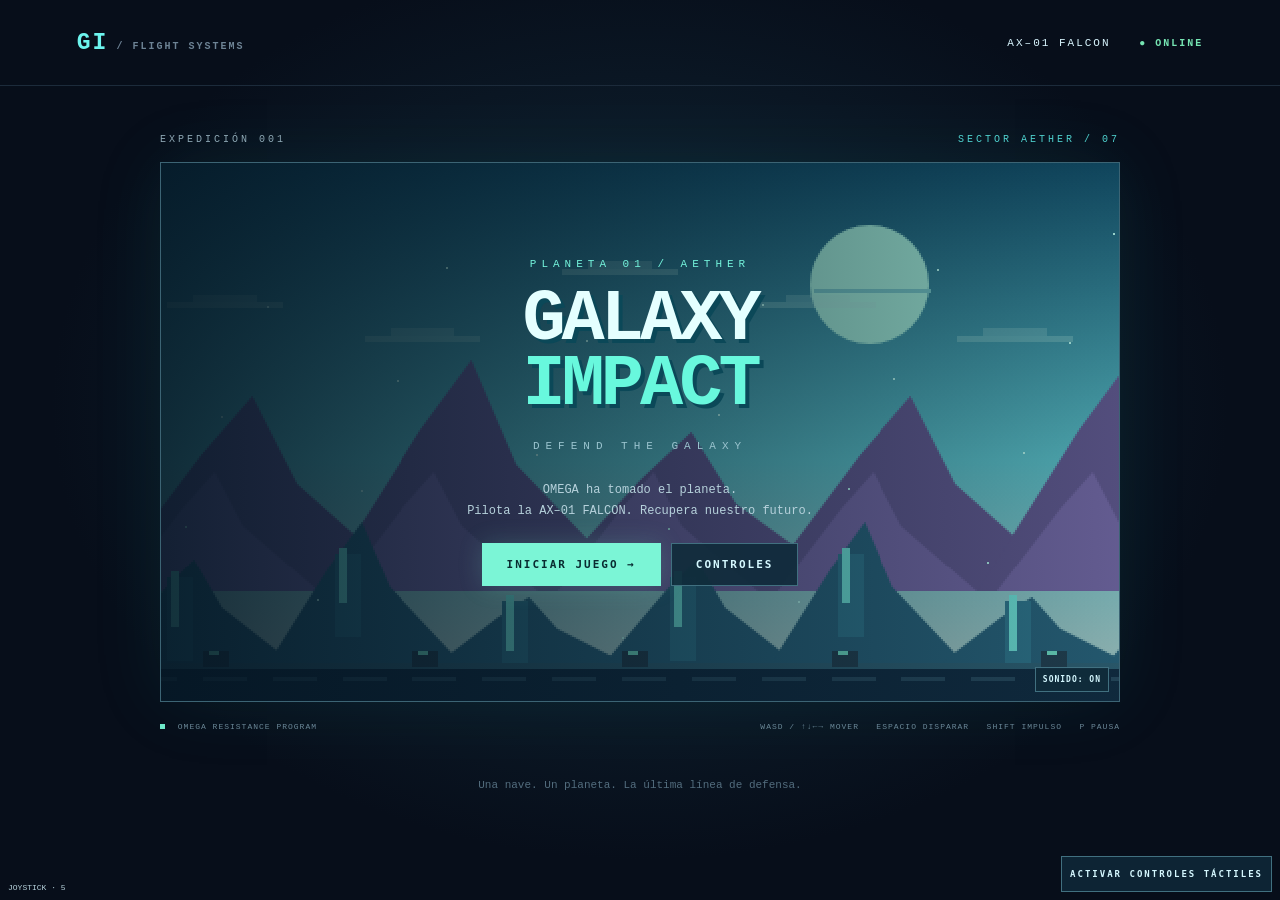
==== jugar-joystick-5.html @ ab32e028 "Replace mobile direction buttons with analog touch joystick" ====
<!doctype html>
<html lang="es"><head><meta charset="utf-8"><meta name="viewport" content="width=device-width,initial-scale=1,viewport-fit=cover"><title>GALAXY IMPACT</title><style>
*{box-sizing:border-box}body{margin:0;background:#070e1a;color:#d9f6ff;font-family:Consolas,'Courier New',monospace;background-image:radial-gradient(ellipse at 50% 45%,#122b3b 0,transparent 65%);min-height:100vh}header{height:86px;border-bottom:1px solid #1c2b3b;display:flex;align-items:center;justify-content:space-between;padding:0 6%;font-size:11px;letter-spacing:2px}header a{color:#6cf4ee;text-decoration:none;font-weight:bold;font-size:23px}header a span{color:#6d8395;font-size:10px}header b{color:#76e5b3;margin-left:20px;font-size:10px}main{max-width:1010px;margin:48px auto;padding:0 25px}.eyebrow{display:flex;justify-content:space-between;color:#91a8b5;font-size:10px;letter-spacing:3px;margin-bottom:17px}.eyebrow span{color:#51d3d0}.viewport{position:relative;aspect-ratio:16/9;border:1px solid #3c6474;box-shadow:0 0 70px #1caaa719;overflow:hidden;background:#092d45}canvas{width:100%;height:100%;display:block;image-rendering:pixelated}#overlay{position:absolute;inset:0;display:flex;align-items:center;justify-content:center;background:linear-gradient(90deg,#041421dd,#04142130);text-align:center}#overlay.hidden{display:none}.panel{width:90%;max-width:630px}.tag{font-size:11px;color:#74f3db;letter-spacing:5px;margin:0 0 18px}h1{font-size:clamp(30px,6vw,72px);font-weight:900;line-height:.9;letter-spacing:-4px;margin:0;text-shadow:4px 4px #0b4858;color:#e5ffff}h1 em{font-style:normal;color:#68f8dd}h2{font-size:32px;letter-spacing:2px}.subtitle{font-size:11px;letter-spacing:6px;color:#9bc4cf;margin:22px 0 28px}.story{font-size:12px;line-height:1.8;color:#b6d1db;max-width:440px;margin:15px auto}button{cursor:pointer;font:700 11px Consolas,monospace;letter-spacing:2px;padding:14px 24px;border:1px solid #417080;color:#d5f8ff;background:#102b3be8;margin:5px}button.primary{background:#7bf5d6;color:#092b31;border-color:#7bf5d6;box-shadow:0 0 25px #7bf5d62b}button:hover,button:focus-visible{outline:2px solid #d7fff4;outline-offset:3px}#sound{position:absolute;right:10px;bottom:9px;font-size:8px;padding:7px;letter-spacing:1px;margin:0}footer{display:flex;justify-content:space-between;color:#6d8797;font-size:8px;letter-spacing:1px;margin-top:18px;gap:18px;line-height:1.7}footer i{display:inline-block;width:5px;height:5px;background:#70eacb;margin-right:7px}.note{text-align:center;color:#536d7e;font-size:11px;margin-top:45px}@media(max-width:650px){header{height:60px}header>span{display:none}main{padding:0 10px;margin:30px auto}h1{letter-spacing:-2px}.tag,.subtitle{font-size:8px;margin:8px}.story{font-size:10px;margin:8px auto}button{padding:9px 12px;font-size:9px}footer{flex-direction:column}.note{margin-top:25px}.eyebrow{font-size:8px;letter-spacing:1px}}

/* Overlay controls use independent pointer targets for simultaneous touches. */
.touch-controls,.mobile-tip,#fullscreen{display:none}
html.mobile-mode,html.mobile-mode body{width:100%;height:100%;overflow:hidden;overscroll-behavior:none}html.mobile-mode header,html.mobile-mode .eyebrow,html.mobile-mode footer,html.mobile-mode .note,html.mobile-mode .mobile-tip{display:none}html.mobile-mode main{position:fixed;inset:0;margin:0;padding:0;max-width:none;height:100%;height:100dvh}html.mobile-mode .viewport{width:100%;height:100%;aspect-ratio:auto;border:0;box-shadow:none;background:#070e1a;touch-action:none}html.mobile-mode canvas{width:100%;height:100%;object-fit:contain}html.mobile-mode #overlay{z-index:30;overflow:auto;padding:env(safe-area-inset-top) env(safe-area-inset-right) env(safe-area-inset-bottom) env(safe-area-inset-left)}html.mobile-mode .panel{padding:12px 0}html.mobile-mode .tag,html.mobile-mode .subtitle{margin:8px 0;font-size:10px;letter-spacing:2px}html.mobile-mode .story{font-size:11px;line-height:1.5;margin:10px auto}html.mobile-mode h1{font-size:clamp(36px,8vw,64px);letter-spacing:-1px}html.mobile-mode h2{font-size:28px;margin:12px 0}html.mobile-mode .panel button{min-height:44px;padding:10px 14px;font-size:11px}html.mobile-mode #help:empty{display:none}html.mobile-mode #sound,html.mobile-mode #fullscreen{z-index:40;top:max(46px,env(safe-area-inset-top));bottom:auto;min-height:36px;padding:8px;font-size:8px;background:#102b3b99;border-color:#9bd7e66b}html.mobile-mode #sound{right:max(8px,env(safe-area-inset-right))}html.mobile-mode #fullscreen{display:block;position:absolute;left:max(8px,env(safe-area-inset-left));margin:0}html.mobile-mode #fullscreen[hidden]{display:none}html.mobile-mode .touch-controls{position:absolute;inset:0;z-index:20;display:block;pointer-events:none;user-select:none;-webkit-user-select:none}html.mobile-mode .touch-controls button{pointer-events:auto;touch-action:none;-webkit-touch-callout:none;min-width:44px;min-height:44px;margin:0;padding:7px;font-size:11px;letter-spacing:0;color:#e2ffffc9;background:#16384b55;border:1px solid #c4ffff66;border-radius:12px;outline:none}html.mobile-mode .touch-controls button.held{background:#75f3d288;color:#fff;border-color:#c5fff3;box-shadow:0 0 15px #75f3d244}html.mobile-mode .touch-actions{position:absolute;right:max(12px,env(safe-area-inset-right));bottom:max(12px,env(safe-area-inset-bottom));display:grid;grid-template-columns:repeat(2,clamp(60px,10vw,86px));gap:6px;align-items:end}html.mobile-mode .touch-actions .fire{grid-column:1/3;min-height:58px;background:#3d9c9e55;border-radius:20px}html.mobile-mode body:not([data-state="PLAYING"]) .touch-controls{display:none}

@media (orientation:landscape) and (max-height:400px){.panel{padding:5px 0}.tag,.subtitle{margin:5px 0}.story{margin:6px auto}h1{font-size:38px}.panel button{padding:8px 12px}}

/* Explicit mode is available even when a phone reports a desktop pointer. */
#touch-mode{position:fixed;right:8px;bottom:8px;z-index:60;font-size:9px;min-height:36px;margin:0;padding:8px;background:#102b3bcc}
#build-version{position:fixed;left:8px;bottom:8px;z-index:60;font-size:8px;color:#b6d1db;pointer-events:none}
html.mobile-mode main{height:var(--screen-height,100dvh);width:var(--screen-width,100vw);inset:0 auto auto 0}
html.mobile-mode #touch-mode{right:max(8px,env(safe-area-inset-right));bottom:auto;top:max(6px,env(safe-area-inset-top));min-height:30px;font-size:8px;padding:6px}
html.mobile-mode #build-version{left:50%;transform:translateX(-50%);bottom:4px}
html.mobile-mode body:not([data-state="PLAYING"]) .touch-controls{display:block;opacity:.3}
html.mobile-mode body:not([data-state="PLAYING"]) .touch-controls button{pointer-events:none}

html.mobile-mode #joystick{position:absolute;left:max(16px,env(safe-area-inset-left));bottom:max(16px,env(safe-area-inset-bottom));width:clamp(112px,18vw,144px);height:clamp(112px,18vw,144px);border-radius:50%;background:#16384b55;border:2px solid #c4ffff66;pointer-events:auto;touch-action:none;-webkit-touch-callout:none;display:grid;place-items:center}
html.mobile-mode #joystick::before{content:'';position:absolute;inset:21%;border:1px dashed #baffff44;border-radius:50%;pointer-events:none}
.joystick-knob{width:44%;height:44%;border-radius:50%;background:#82e5db66;border:2px solid #d6ffff99;box-shadow:0 0 12px #75f3d222;pointer-events:none;will-change:transform}
html.mobile-mode #joystick.active{border-color:#afffe6bb}.joystick-knob{transform:translate(var(--stick-x,0px),var(--stick-y,0px))}
html.mobile-mode body:not([data-state="PLAYING"]) #joystick{pointer-events:none}

</style></head>
<body><button id="touch-mode" aria-pressed="false">ACTIVAR CONTROLES TÁCTILES</button><span id="build-version">JOYSTICK · 5</span><header><a href="index.html">GI<span> / FLIGHT SYSTEMS</span></a><span>AX–01 FALCON <b>● ONLINE</b></span></header><main><div class="eyebrow">EXPEDICIÓN 001 <span>SECTOR AETHER / 07</span></div><section class="viewport"><canvas id="game" width="480" height="270" aria-label="Galaxy Impact: escenario de juego"></canvas><div id="overlay"></div><button id="sound" aria-label="Silenciar sonido">SONIDO: ON</button><button id="fullscreen" aria-label="Activar pantalla completa">⛶ PANTALLA</button><nav class="touch-controls" aria-label="Controles táctiles">
<div id="joystick" role="group" aria-label="Joystick de movimiento: arrastra en cualquier dirección"><span class="joystick-knob"></span></div>
<div class="touch-actions"><button id="touch-pause" aria-label="Pausar o continuar">PAUSA</button><button data-key="ShiftLeft">IMPULSO</button><button data-key="Space" class="fire">DISPARAR</button></div>
</nav></section><p class="mobile-tip">Usa ambas manos: joystick + disparo. Mejor en horizontal.</p><footer><span><i></i> OMEGA RESISTANCE PROGRAM</span><span>WASD / ↑↓←→ MOVER &nbsp; ESPACIO DISPARAR &nbsp; SHIFT IMPULSO &nbsp; P PAUSA</span></footer><p class="note">Una nave. Un planeta. La última línea de defensa.</p></main><script>
'use strict';
// All art is procedural. Replace the draw methods to use sprite sheets later.
const W=480,H=270, canvas=document.getElementById('game'),ctx=canvas.getContext('2d');
ctx.imageSmoothingEnabled=false;
const clamp=(v,a,b)=>Math.max(a,Math.min(b,v)),rand=(a,b)=>a+Math.random()*(b-a);
const hit=(a,b)=>Math.abs(a.x-b.x)<(a.w+b.w)/2&&Math.abs(a.y-b.y)<(a.h+b.h)/2;
function rect(x,y,w,h,c){ctx.fillStyle=c;ctx.fillRect(Math.round(x),Math.round(y),w,h)}
function label(s,x,y,c='#dff',size=7){ctx.fillStyle=c;ctx.font=`${size}px monospace`;ctx.fillText(s,x,y)}
class AudioManager{
 constructor(){this.muted=false;this.context=null;}
 unlock(){try{this.context??=new(window.AudioContext||window.webkitAudioContext)();this.context.resume();}catch{}}
 play(type){if(this.muted||!this.context)return;const ac=this.context,o=ac.createOscillator(),g=ac.createGain(),t=ac.currentTime;
 const specs={laser:[760,200,.055],boom:[120,25,.25],hurt:[180,55,.2],power:[450,1100,.25],warning:[220,440,.6],win:[520,1040,.6],lose:[250,50,.7]};const [a,b,d]=specs[type]||specs.laser;
 o.type=type==='boom'?'sawtooth':'square';o.frequency.setValueAtTime(a,t);o.frequency.exponentialRampToValueAtTime(b,t+d);g.gain.setValueAtTime(.035,t);g.gain.exponentialRampToValueAtTime(.0001,t+d);o.connect(g);g.connect(ac.destination);o.start(t);o.stop(t+d);}
}
class Particle{constructor(x,y,color){Object.assign(this,{x,y,color,vx:rand(-85,85),vy:rand(-85,85),life:rand(.2,.8),w:2,h:2});}update(dt){this.life-=dt;this.x+=this.vx*dt;this.y+=this.vy*dt;}draw(){rect(this.x,this.y,2,2,this.color);}}
class Bullet{constructor(x,y,vx,vy,hostile=false){Object.assign(this,{x,y,vx,vy,hostile,w:hostile?5:10,h:hostile?5:3,dead:false});}update(dt){this.x+=this.vx*dt;this.y+=this.vy*dt;if(this.x< -30||this.x>510||this.y<0||this.y>H)this.dead=true;}draw(){rect(this.x-this.w/2-2,this.y-3,this.w+4,6,this.hostile?'#81344d':'#167caa');rect(this.x-this.w/2,this.y-1,this.w,3,this.hostile?'#ff858b':'#acffff');}}
class Player{
 constructor(){Object.assign(this,{x:65,y:130,w:24,h:14,speed:115,shield:100,lives:3,inv:2,cool:0,dash:0,dashTime:0,weapon:0,weaponTime:0,barrier:0});}
 update(dt,g){for(const k of ['inv','cool','dash','dashTime','weaponTime','barrier'])this[k]=Math.max(0,this[k]-dt);if(!this.weaponTime)this.weapon=0;
 let dx=+(g.pressed('KeyD')||g.pressed('ArrowRight'))-+(g.pressed('KeyA')||g.pressed('ArrowLeft')),dy=+(g.pressed('KeyS')||g.pressed('ArrowDown'))-+(g.pressed('KeyW')||g.pressed('ArrowUp'));
 if(g.stick.x||g.stick.y){dx=g.stick.x;dy=g.stick.y;}
 if((g.pressed('ShiftLeft')||g.pressed('ShiftRight'))&&!this.dash){this.dash=3;this.dashTime=.2;g.burst(this.x-12,this.y,'#7dfaff',8);}
 const norm=Math.max(1,Math.hypot(dx,dy)),s=this.speed*(this.dashTime?2.8:1);this.x=clamp(this.x+dx/norm*s*dt,18,450);this.y=clamp(this.y+dy/norm*s*dt,39,235);
 if(g.pressed('Space')&&!this.cool){this.cool=.16;const angles=this.weapon===2?[-.23,0,.23]:this.weapon===1?[0,0]:[0];angles.forEach((a,i)=>g.bullets.push(new Bullet(this.x+16,this.y+(this.weapon===1?(i?4:-4):0),260*Math.cos(a),260*Math.sin(a))));g.audio.play('laser');}}
 damage(n,g){if(this.inv||this.barrier||g.state!=='PLAYING')return;this.shield-=n;this.inv=1.4;g.shake=4;g.audio.play('hurt');g.burst(this.x,this.y,'#75dfff',15);if(this.shield<=0){this.lives--;if(this.lives<=0){this.shield=0;g.end(false);return;}this.shield=100;this.x=65;this.y=130;this.inv=3;}}
 draw(t){if(this.inv&&Math.floor(t*14)%2)return;const x=this.x,y=this.y;rect(x-23,y-3,rand(7,13),6,'#42cfec');rect(x-19,y-1,10,2,'#f8fbc1');rect(x-11,y-5,22,10,'#267cae');rect(x-5,y-9,9,18,'#25476c');rect(x-2,y-7,9,14,'#468bd0');rect(x,y-4,15,8,'#7bd9ed');rect(x+5,y-3,7,3,'#dbffff');rect(x+13,y-1,5,2,'#e8fcff');rect(x-10,y+4,7,2,'#152b50');if(this.barrier){ctx.strokeStyle='#87ffe4';ctx.beginPath();ctx.arc(x,y,23,0,Math.PI*2);ctx.stroke();}}
}
class Enemy{
 constructor(type,y){Object.assign(this,{type,x:500,y,baseY:y,w:type===2?25:22,h:type===2?22:15,hp:[2,4,7][type],age:0,shot:rand(1.4,3),dead:false});}
 update(dt,g){this.age+=dt;this.x-=[49,72,29][this.type]*dt;if(this.type===1)this.y=this.baseY+Math.sin(this.age*3)*25;if(this.type>0){this.shot-=dt;if(this.shot<=0){this.shot=this.type===2?2.5:2;const a=Math.atan2(g.player.y-this.y,g.player.x-this.x);g.bullets.push(new Bullet(this.x-12,this.y,Math.cos(a)*83,Math.sin(a)*83,true));}}if(this.x< -35)this.dead=true;}
 draw(){const x=this.x,y=this.y,c=['#f15d75','#a279ed','#657f91'][this.type];rect(x-11,y-6,22,12,'#263147');rect(x-8,y-8,13,16,c);rect(x-15,y-3,11,6,c);rect(x-11,y-2,6,3,'#ffe5e9');rect(x+7,y-3,5,6,'#ffb56d');if(this.type===2){rect(x-14,y+8,28,5,'#213346');rect(x-15,y-9,17,4,'#9cb5c0');}}
}
class PowerUp{constructor(x,y,type){Object.assign(this,{x,y,type,w:15,h:15,age:0,dead:false});}update(dt){this.x-=35*dt;this.age+=dt;if(this.x< -20)this.dead=true;}draw(){const c=['#61e4ff','#d198ff','#83ffcc','#ffc979'][this.type];rect(this.x-7,this.y-7,14,14,'#102e43');ctx.strokeStyle=c;ctx.strokeRect(Math.round(this.x)-7,Math.round(this.y)-7,14,14);label(['II','III','O','+'][this.type],this.x-5,this.y+3,c,8);}apply(p,g){if(this.type<2){p.weapon=this.type+1;p.weaponTime=16;}else if(this.type===2)p.barrier=12;else p.shield=Math.min(100,p.shield+40);g.audio.play('power');this.dead=true;}}
class Obstacle{
 constructor(){this.x=505;this.y=239;this.w=22;this.h=20;}
 update(dt){this.x-=29*dt;}
 draw(){rect(this.x-11,this.y-6,22,16,'#224f67');rect(this.x-6,this.y-13,9,22,'#46b4c2');rect(this.x-3,this.y-11,3,17,'#adfff1');}
}
class Boss{
 constructor(){Object.assign(this,{x:535,y:132,w:92,h:78,hp:460,maxHp:460,age:0,shot:2.5,dead:false});}
 update(dt,g){this.age+=dt;this.x=Math.max(397,this.x-30*dt);const enraged=this.hp<=this.maxHp/2;this.y=135+Math.sin(this.age*(enraged?1.6:.85))*52;this.shot-=dt;if(this.shot<=0&&this.x<440){this.shot=enraged?1.25:1.8;const a=Math.atan2(g.player.y-this.y,g.player.x-this.x);for(const offset of(enraged?[-.4,-.2,0,.2,.4]:[-.13,.13]))g.bullets.push(new Bullet(this.x-45,this.y,Math.cos(a+offset)*92,Math.sin(a+offset)*92,true));if(enraged){for(const y of[-26,26])g.bullets.push(new Bullet(this.x-44,this.y+y,-105,0,true));}}}
 draw(){const x=this.x,y=this.y;rect(x-32,y-34,67,68,'#182437');rect(x-43,y-22,83,44,'#35465d');rect(x-37,y-32,18,64,'#5b6b7c');rect(x-49,y-27,28,8,'#99a3ad');rect(x-49,y+19,28,8,'#99a3ad');rect(x+27,y-25,18,15,'#ff875f');rect(x+27,y+10,18,15,'#ff875f');rect(x-20,y-17,32,34,'#101b2c');rect(x-15,y-12,22,24,this.hp<=230?'#ffbd61':'#ff466c');rect(x-10,y-7,12,14,'#ffe5d0');for(let i=0;i<4;i++)rect(x+14,y-25+i*16,7,3,'#ff6179');}
}
class Background{
 constructor(){this.time=0;}update(dt){this.time+=dt;}draw(){const t=this.time;const gradient=ctx.createLinearGradient(0,0,0,H);gradient.addColorStop(0,'#12506a');gradient.addColorStop(.55,'#5dc5cc');gradient.addColorStop(1,'#bad5cf');ctx.fillStyle=gradient;ctx.fillRect(0,0,W,H);
 ctx.fillStyle='#a4eed9';ctx.beginPath();ctx.arc(355,61,30,0,7);ctx.fill();rect(327,63,59,2,'#75c6c5');
 for(let i=0;i<7;i++){let x=((i*99-t*5)%650+650)%650-90;rect(x,53+i%3*17,58,3,'#a5ddd455');rect(x+13,49+i%3*17,32,4,'#a5ddd444');}
 const mountain=(x,y,width,height,c)=>{ctx.fillStyle=c;ctx.beginPath();ctx.moveTo(x,y);ctx.lineTo(x+width*.32,y-height*.7);ctx.lineTo(x+width*.48,y-height);ctx.lineTo(x+width*.62,y-height*.55);ctx.lineTo(x+width,y);ctx.fill();};
 for(let i=0;i<7;i++){const x=((i*110-t*10)%770+770)%770-130;mountain(x,215,160,80+i%3*18,'#655b92');mountain(x+10,215,100,60,'#796caa');}
 for(let i=0;i<9;i++){const x=((i*84-t*23)%756+756)%756-90;mountain(x,253,100,35+i%3*19,'#2b677f');rect(x+35,220-i%3*12,13,42,'#327b91');rect(x+37,217-i%3*12,4,28,'#74ede0');}
 rect(0,251,480,19,'#122e43');rect(0,251,480,3,'#316578');for(let i=0;i<17;i++){const x=((i*35-t*40)%595+595)%595-40;rect(x,258,22,2,'#294d61');if(i%3===0){rect(x,245,13,8,'#254353');rect(x+3,245,5,2,'#74e8cc');}}
 for(let i=0;i<23;i++)rect(((i*67-t*(12+i%3))%490+490)%490,35+(i*37)%204,1,1,'#bcfff3');}}
class UI{
 constructor(g){this.g=g;this.overlay=document.getElementById('overlay');}
 show(state){document.body.dataset.state=state;const g=this.g;this.overlay.classList.toggle('hidden',state==='PLAYING');if(state==='PLAYING')return;
 const menu=state==='MENU',paused=state==='PAUSED';this.overlay.innerHTML=`<div class="panel"><p class="tag">${menu?'PLANETA 01 / AETHER':paused?'SISTEMA EN ESPERA':'MISIÓN / AETHER'}</p>${menu?'<h1>GALAXY<br><em>IMPACT</em></h1><p class="subtitle">DEFEND THE GALAXY</p>':`<h2>${paused?'PAUSA':state==='VICTORY'?'AETHER LIBERADO':'GAME OVER'}</h2>`}<p class="story">${menu?'OMEGA ha tomado el planeta.<br>Pilota la AX–01 FALCON. Recupera nuestro futuro.':paused?'La galaxia puede esperar un momento.':`PUNTUACIÓN ${String(g.score).padStart(6,'0')} · RÉCORD ${g.best}`}</p><button class="primary" id="start">${menu?'INICIAR JUEGO →':paused?'CONTINUAR →':'REINTENTAR →'}</button><button id="secondary">${menu?'CONTROLES':'VOLVER AL MENÚ'}</button><p class="story" id="help"></p></div>`;
 document.getElementById('start').onclick=()=>{g.audio.unlock();if(paused){g.state='PLAYING';this.show(g.state);}else g.start();};document.getElementById('secondary').onclick=()=>{if(menu)document.getElementById('help').textContent='Teclado: WASD / flechas, Espacio, Shift y P. Celular: joystick analógico + DISPARAR; IMPULSO y Ⅱ para pausar. · Enter: iniciar';else{g.state='MENU';this.show('MENU');}};}
 draw(){const g=this.g,p=g.player;if(g.state==='MENU')return;rect(0,0,W,30,'#071a2be8');label('ESCUDO',10,10,'#82b6c9',6);rect(10,15,70,4,'#2d4256');rect(10,15,70*p.shield/100,4,'#79f4ce');label('VIDAS '+p.lives,90,17);label(String(g.score).padStart(6,'0'),190,17,'#fff',10);label('RÉCORD '+g.best,280,17,'#9ec4d1');label('AETHER',427,12,'#8eead9',6);rect(0,28,W*Math.min(1,g.elapsed/150),2,'#62dacb');label(g.elapsed<60?'01 / LLEGADA':g.elapsed<150?'02 / INVASIÓN':'03 / DESTRUCTOR OMEGA',10,40,'#d3f7f0',6);
 if(p.weaponTime)label(['','DOBLE','TRIPLE'][p.weapon]+' '+Math.ceil(p.weaponTime)+'s',10,238,'#e1beff');if(p.barrier)label('BARRERA '+Math.ceil(p.barrier)+'s',110,238,'#8cffde');label(p.dash?'IMPULSO '+p.dash.toFixed(1)+'s':'IMPULSO LISTO',10,263,'#9bd8e5',6);
 if(g.boss){rect(145,44,190,5,'#263249');rect(145,44,190*g.boss.hp/g.boss.maxHp,5,'#ff6583');label('DESTRUCTOR OMEGA',190,41,'#ffbdc8',6);}if(g.elapsed>=150&&g.elapsed<155){rect(30,107,420,37,'#32162b');label('WARNING — OMEGA SIGNATURE DETECTED',49,130,'#ffb1b1',10);}}
}
class Game{
 constructor(){this.keys=new Set();this.touchKeys=new Set();this.stick={x:0,y:0};this.audio=new AudioManager();this.background=new Background();this.best=0;try{this.best=Number(localStorage.getItem('galaxy-impact-best'))||0;}catch{}this.state='MENU';this.reset();this.ui=new UI(this);this.ui.show('MENU');
 window.addEventListener('keydown',e=>{if(['Space','ArrowUp','ArrowDown','ArrowLeft','ArrowRight','Enter','Escape'].includes(e.code))e.preventDefault();this.keys.add(e.code);if(e.repeat)return;if(e.code==='Enter'&&['MENU','GAME_OVER','VICTORY'].includes(this.state)){this.audio.unlock();this.start();}if(['KeyP','Escape'].includes(e.code))this.pause();});window.addEventListener('keyup',e=>this.keys.delete(e.code));window.addEventListener('blur',()=>{this.keys.clear();if(this.state==='PLAYING')this.pause();});
 document.getElementById('sound').onclick=()=>{this.audio.unlock();this.audio.muted=!this.audio.muted;document.getElementById('sound').textContent='SONIDO: '+(this.audio.muted?'OFF':'ON');};this.setupTouch();this.setupMobileLayout();
 const fullscreen=document.getElementById('fullscreen');
 fullscreen.hidden=!document.documentElement.requestFullscreen;
 fullscreen.onclick=async()=>{try{if(document.fullscreenElement)await document.exitFullscreen();else await document.documentElement.requestFullscreen();}catch{fullscreen.textContent='PANTALLA NO DISPONIBLE';}};
 document.addEventListener('fullscreenchange',()=>{fullscreen.textContent=document.fullscreenElement?'SALIR DE PANTALLA':'⛶ PANTALLA';});
 this.last=0;requestAnimationFrame(t=>this.frame(t));}
 reset(){this.player=new Player();this.enemies=[];this.obstacles=[];this.bullets=[];this.particles=[];this.powerups=[];this.boss=null;this.elapsed=0;this.score=0;this.wave=2;this.shake=0;this.kills=0;this.deathTimer=0;this.warning=false;}
 pressed(code){return this.keys.has(code)||this.touchKeys.has(code);}
 setupMobileLayout(){
  const root=document.documentElement,toggle=document.getElementById('touch-mode');
  let manual=null;
  const sync=()=>{
   const viewport=window.visualViewport;
   root.style.setProperty('--screen-width',(viewport?.width||innerWidth)+'px');
   root.style.setProperty('--screen-height',(viewport?.height||innerHeight)+'px');
   const detected=navigator.maxTouchPoints>0||matchMedia('(any-pointer: coarse)').matches||Math.min(innerWidth,innerHeight)<=600;
   const enabled=manual??detected;
   root.classList.toggle('mobile-mode',enabled);
   toggle.setAttribute('aria-pressed',String(enabled));
   toggle.textContent=enabled?'CONTROLES TÁCTILES: ON':'ACTIVAR CONTROLES TÁCTILES';
  };
  toggle.onclick=()=>{manual=!root.classList.contains('mobile-mode');this.clearTouch();sync();};
  window.addEventListener('touchstart',()=>{if(manual===null){manual=true;sync();}},{once:true,passive:true});
  window.addEventListener('resize',sync);
  window.addEventListener('orientationchange',()=>{sync();setTimeout(sync,250);});
  window.visualViewport?.addEventListener('resize',sync);
  sync();
 }
 setupTouch(){
  const pointers=new Map();
  const refresh=()=>{this.touchKeys.clear();for(const {button,key} of pointers.values())this.touchKeys.add(key);document.querySelectorAll('[data-key]').forEach(b=>b.classList.toggle('held',this.touchKeys.has(b.dataset.key)));};
  // Capture one thumb; keep action-button pointers independent.
  const stick=document.getElementById('joystick');let stickPointer=null;
  const resetStick=()=>{stickPointer=null;this.stick.x=0;this.stick.y=0;stick.classList.remove('active');stick.style.setProperty('--stick-x','0px');stick.style.setProperty('--stick-y','0px');};
  const moveStick=e=>{
   const box=stick.getBoundingClientRect(),radius=box.width*.28;
   let x=(e.clientX-box.left-box.width/2)/radius,y=(e.clientY-box.top-box.height/2)/radius;
   const distance=Math.hypot(x,y),scale=Math.max(1,distance);x/=scale;y/=scale;
   const strength=clamp((Math.min(distance,1)-.12)/.88,0,1),angle=Math.atan2(y,x);
   this.stick.x=Math.cos(angle)*strength;this.stick.y=Math.sin(angle)*strength;
   stick.style.setProperty('--stick-x',x*radius+'px');stick.style.setProperty('--stick-y',y*radius+'px');
  };
  stick.addEventListener('pointerdown',e=>{e.preventDefault();if(this.state!=='PLAYING'||stickPointer!==null)return;stickPointer=e.pointerId;stick.setPointerCapture(e.pointerId);stick.classList.add('active');moveStick(e);});
  stick.addEventListener('pointermove',e=>{if(e.pointerId===stickPointer){e.preventDefault();moveStick(e);}});
  for(const event of ['pointerup','pointercancel','lostpointercapture'])stick.addEventListener(event,e=>{if(e.pointerId===stickPointer)resetStick();});
  stick.addEventListener('contextmenu',e=>e.preventDefault());
  this.clearTouch=()=>{pointers.clear();resetStick();refresh();};
  document.querySelectorAll('[data-key]').forEach(button=>{
   button.addEventListener('pointerdown',e=>{e.preventDefault();if(this.state!=='PLAYING')return;this.audio.unlock();if(button.dataset.key==='ShiftLeft'&&!this.player.dash){this.player.dash=3;this.player.dashTime=.2;this.burst(this.player.x-12,this.player.y,'#7dfaff',8);}button.setPointerCapture(e.pointerId);pointers.set(e.pointerId,{button,key:button.dataset.key});refresh();});
   const release=e=>{pointers.delete(e.pointerId);refresh();};
   for(const event of ['pointerup','pointercancel','lostpointercapture'])button.addEventListener(event,release);
   button.addEventListener('contextmenu',e=>e.preventDefault());
  });
  document.getElementById('touch-pause').onclick=()=>this.pause();
  window.addEventListener('blur',()=>this.clearTouch());
  document.addEventListener('visibilitychange',()=>{if(document.hidden){this.clearTouch();this.keys.clear();if(this.state==='PLAYING')this.pause();}});
  window.addEventListener('resize',()=>{this.clearTouch();this.keys.clear();if(this.state==='PLAYING')this.pause();});
 }
 start(){this.clearTouch?.();this.reset();this.keys.clear();this.state='PLAYING';this.ui.show(this.state);}
 pause(){if(!['PLAYING','PAUSED'].includes(this.state))return;this.state=this.state==='PLAYING'?'PAUSED':'PLAYING';this.clearTouch?.();this.keys.clear();this.ui.show(this.state);}
 burst(x,y,c,n){for(let i=0;i<n&&this.particles.length<240;i++)this.particles.push(new Particle(x,y,c));}
 end(win){this.clearTouch?.();this.state=win?'VICTORY':'GAME_OVER';if(win)this.score+=5000+this.player.lives*1000;this.best=Math.max(this.best,this.score);try{localStorage.setItem('galaxy-impact-best',String(this.best));}catch{}this.audio.play(win?'win':'lose');this.ui.show(this.state);}
 destroy(e){e.dead=true;this.kills++;this.score+=[100,200,300][e.type];this.audio.play('boom');this.burst(e.x,e.y,'#ffb175',20);if(e.type===2)this.shake=3;if(this.kills===3||Math.random()<.24)this.powerups.push(new PowerUp(e.x,clamp(e.y,52,225),this.kills===3?0:Math.floor(rand(0,4))));}
 update(dt){if(this.state!=='PLAYING')return;this.background.update(dt);this.shake=Math.max(0,this.shake-dt*12);if(this.deathTimer){this.deathTimer-=dt;this.burst(this.boss.x+rand(-40,40),this.boss.y+rand(-30,30),'#ffcd9a',4);if(this.deathTimer<=0)this.end(true);this.particles.forEach(p=>p.update(dt));this.particles=this.particles.filter(p=>p.life>0);return;}
 this.elapsed+=dt;this.player.update(dt,this);this.wave-=dt;if(this.elapsed<150&&this.wave<=0){this.wave=this.elapsed<60?3.1:2.1;const type=this.elapsed<60?0:(Math.random()<.3?2:1);this.enemies.push(new Enemy(type,type===2?235:rand(65,195)));if(this.elapsed>30&&Math.random()<.22)this.obstacles.push(new Obstacle());}
 if(this.elapsed>=150&&!this.warning){this.warning=true;this.audio.play('warning');this.enemies=[];this.bullets=this.bullets.filter(b=>!b.hostile);}if(this.elapsed>=155&&!this.boss)this.boss=new Boss();
 this.obstacles.forEach(o=>{o.update(dt);if(hit(o,this.player))this.player.damage(25,this);});this.obstacles=this.obstacles.filter(o=>o.x> -30);this.enemies.forEach(e=>e.update(dt,this));if(this.boss)this.boss.update(dt,this);this.bullets.forEach(b=>b.update(dt));this.powerups.forEach(p=>p.update(dt));
 for(const b of this.bullets){if(b.dead)continue;if(b.hostile){if(hit(b,this.player)){b.dead=true;this.player.damage(20,this);}}else{const target=this.enemies.find(e=>!e.dead&&hit(b,e))|| (this.boss&&!this.boss.dead&&hit(b,this.boss)?this.boss:null);if(target){b.dead=true;target.hp--;this.burst(b.x,b.y,'#afffff',3);if(target.hp<=0){if(target===this.boss){target.dead=true;this.deathTimer=2.5;this.shake=8;this.bullets.forEach(b=>b.dead=true);this.audio.play('boom');}else this.destroy(target);}}}}
 for(const e of this.enemies)if(!e.dead&&hit(e,this.player)){this.player.damage(35,this);e.dead=true;this.burst(e.x,e.y,'#ffaa87',12);}if(this.boss&&!this.boss.dead&&hit(this.boss,this.player))this.player.damage(40,this);
 for(const p of this.powerups)if(hit(p,this.player))p.apply(this.player,this);
 this.particles.forEach(p=>p.update(dt));this.enemies=this.enemies.filter(e=>!e.dead);this.bullets=this.bullets.filter(b=>!b.dead);this.powerups=this.powerups.filter(p=>!p.dead);this.particles=this.particles.filter(p=>p.life>0);}
 draw(){ctx.save();if(this.shake)ctx.translate(rand(-this.shake,this.shake),rand(-this.shake,this.shake));this.background.draw();this.obstacles.forEach(o=>o.draw());this.powerups.forEach(p=>p.draw());this.enemies.forEach(e=>e.draw());if(this.boss)this.boss.draw();this.bullets.forEach(b=>b.draw());this.particles.forEach(p=>p.draw());if(this.state==='MENU'){const old=this.player.y;this.player.y=143+Math.sin(this.background.time*2)*5;this.player.draw(this.background.time);this.player.y=old;}else this.player.draw(this.elapsed);ctx.restore();this.ui.draw();}
 frame(t){const dt=Math.min((t-this.last)/1000,.033);this.last=t;if(this.state==='MENU')this.background.update(dt);this.update(dt);this.draw();requestAnimationFrame(t=>this.frame(t));}
}
const game=new Game();

</script></body></html>
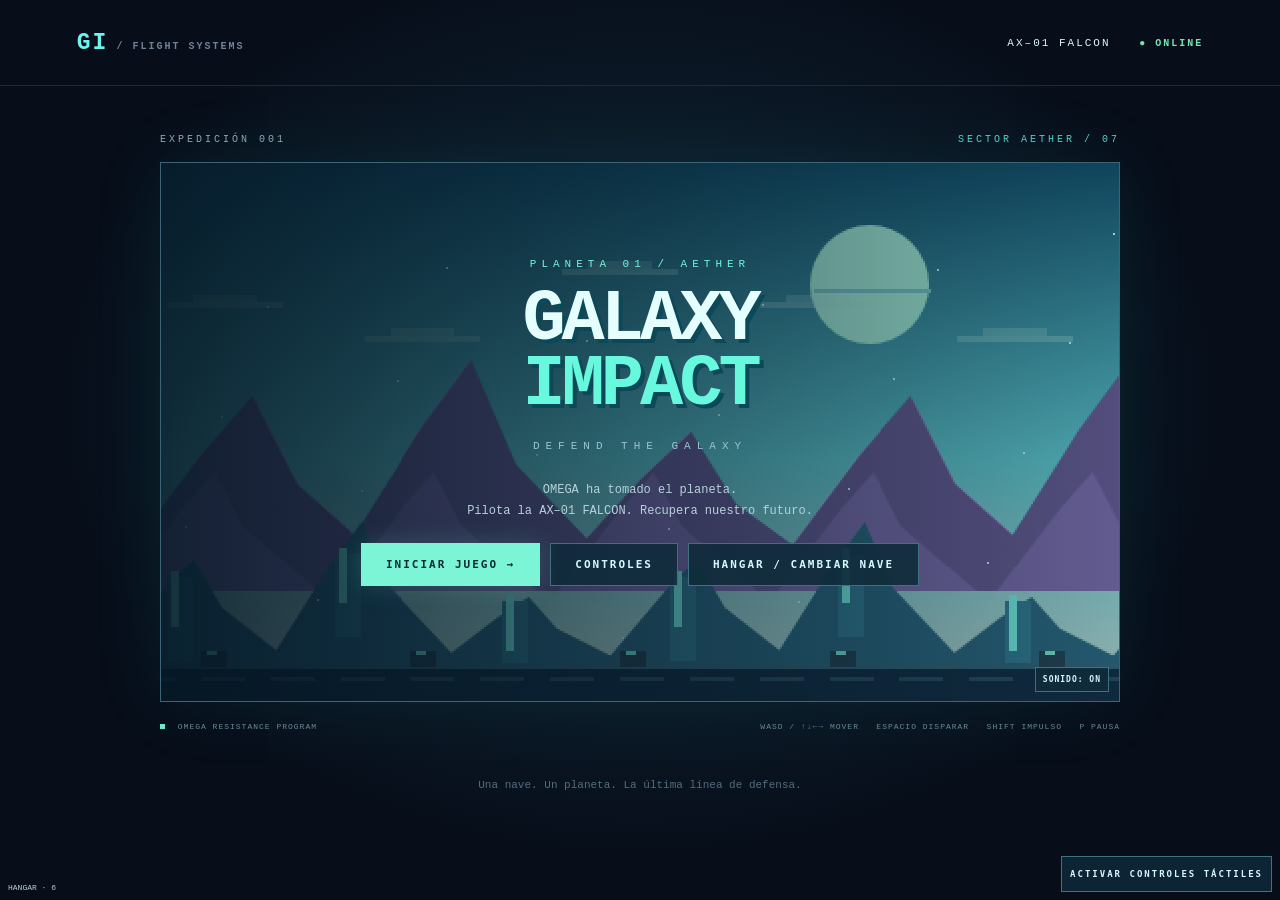
==== commit 9e64fda9: "Add ship hangar with distinct weapons and rechargeable powers" ====
--- a/jugar-joystick-5.html
+++ b/jugar-joystick-5.html
@@ -23,10 +23,14 @@
 html.mobile-mode #joystick.active{border-color:#afffe6bb}.joystick-knob{transform:translate(var(--stick-x,0px),var(--stick-y,0px))}
 html.mobile-mode body:not([data-state="PLAYING"]) #joystick{pointer-events:none}
 
+.ship-grid{display:grid;grid-template-columns:repeat(3,1fr);gap:8px;margin:12px 0}.ship-card{display:flex;flex-direction:column;align-items:center;gap:12px;padding:14px 8px;margin:0;text-align:center;letter-spacing:0;border-color:#547385;background:#091e30e6;min-height:210px}.ship-card.selected{border:2px solid var(--ship-color);box-shadow:0 0 18px color-mix(in srgb,var(--ship-color) 20%,transparent)}.ship-card strong{color:var(--ship-color);font-size:12px}.ship-card span:not(.ship-icon){font-size:10px;line-height:1.5;font-weight:normal}.ship-card b{font-size:9px;color:var(--ship-color);margin-top:auto}.ship-icon{display:block;width:70px;height:40px;background:var(--ship-color);clip-path:polygon(0 35%,25% 35%,35% 0,55% 15%,65% 35%,100% 50%,65% 65%,55% 85%,35% 100%,25% 65%,0 65%)}.ship-icon.nova{clip-path:polygon(0 0,65% 0,60% 30%,100% 50%,60% 70%,65% 100%,0 100%,20% 60%,10% 50%,20% 40%)}.ship-icon.spectre{clip-path:polygon(0 0,30% 25%,100% 50%,30% 75%,0 100%,10% 55%,0 50%,10% 45%)}
+html.mobile-mode .power-button{grid-column:1;grid-row:2;color:#ffe3a0;background:#9d773855}html.mobile-mode .touch-actions .fire{grid-column:2;grid-row:2;min-width:60px}html.mobile-mode .ship-card{min-height:180px;padding:8px 5px;font-size:9px;gap:8px}html.mobile-mode .ship-card strong{font-size:10px}html.mobile-mode .ship-card span:not(.ship-icon){font-size:9px}html.mobile-mode .hangar-panel{max-height:100%;overflow:auto;padding:45px 8px 12px;width:min(96%,720px)}
+@media(max-width:450px){.ship-grid{grid-template-columns:1fr}.ship-card{min-height:0!important;display:grid;grid-template-columns:65px 1fr;gap:6px;text-align:left}.ship-icon{grid-row:1/4;width:58px;height:34px}.ship-card b{margin:0}.ship-card span:not(.ship-icon){grid-column:2}}
+
 </style></head>
-<body><button id="touch-mode" aria-pressed="false">ACTIVAR CONTROLES TÁCTILES</button><span id="build-version">JOYSTICK · 5</span><header><a href="index.html">GI<span> / FLIGHT SYSTEMS</span></a><span>AX–01 FALCON <b>● ONLINE</b></span></header><main><div class="eyebrow">EXPEDICIÓN 001 <span>SECTOR AETHER / 07</span></div><section class="viewport"><canvas id="game" width="480" height="270" aria-label="Galaxy Impact: escenario de juego"></canvas><div id="overlay"></div><button id="sound" aria-label="Silenciar sonido">SONIDO: ON</button><button id="fullscreen" aria-label="Activar pantalla completa">⛶ PANTALLA</button><nav class="touch-controls" aria-label="Controles táctiles">
+<body><button id="touch-mode" aria-pressed="false">ACTIVAR CONTROLES TÁCTILES</button><span id="build-version">HANGAR · 6</span><header><a href="index.html">GI<span> / FLIGHT SYSTEMS</span></a><span>AX–01 FALCON <b>● ONLINE</b></span></header><main><div class="eyebrow">EXPEDICIÓN 001 <span>SECTOR AETHER / 07</span></div><section class="viewport"><canvas id="game" width="480" height="270" aria-label="Galaxy Impact: escenario de juego"></canvas><div id="overlay"></div><button id="sound" aria-label="Silenciar sonido">SONIDO: ON</button><button id="fullscreen" aria-label="Activar pantalla completa">⛶ PANTALLA</button><nav class="touch-controls" aria-label="Controles táctiles">
 <div id="joystick" role="group" aria-label="Joystick de movimiento: arrastra en cualquier dirección"><span class="joystick-knob"></span></div>
-<div class="touch-actions"><button id="touch-pause" aria-label="Pausar o continuar">PAUSA</button><button data-key="ShiftLeft">IMPULSO</button><button data-key="Space" class="fire">DISPARAR</button></div>
+<div class="touch-actions"><button id="touch-pause" aria-label="Pausar o continuar">PAUSA</button><button data-key="ShiftLeft">IMPULSO</button><button data-key="KeyE" class="power-button">PODER</button><button data-key="Space" class="fire">DISPARAR</button></div>
 </nav></section><p class="mobile-tip">Usa ambas manos: joystick + disparo. Mejor en horizontal.</p><footer><span><i></i> OMEGA RESISTANCE PROGRAM</span><span>WASD / ↑↓←→ MOVER &nbsp; ESPACIO DISPARAR &nbsp; SHIFT IMPULSO &nbsp; P PAUSA</span></footer><p class="note">Una nave. Un planeta. La última línea de defensa.</p></main><script>
 'use strict';
 // All art is procedural. Replace the draw methods to use sprite sheets later.
@@ -36,6 +40,12 @@
 const hit=(a,b)=>Math.abs(a.x-b.x)<(a.w+b.w)/2&&Math.abs(a.y-b.y)<(a.h+b.h)/2;
 function rect(x,y,w,h,c){ctx.fillStyle=c;ctx.fillRect(Math.round(x),Math.round(y),w,h)}
 function label(s,x,y,c='#dff',size=7){ctx.fillStyle=c;ctx.font=`${size}px monospace`;ctx.fillText(s,x,y)}
+// Ship balance and palettes are centralized for future additions.
+const SHIPS={
+ falcon:{name:'AX-01 FALCON',color:'#71e7ff',hull:'#267cae',wing:'#468bd0',speed:115,rate:.16,power:'SOBRECARGA',description:'Láser cian · Equilibrada. Sobrecarga: dispara al doble de velocidad durante 5 s.'},
+ nova:{name:'NX-02 NOVA',color:'#ffb760',hull:'#b95938',wing:'#f08653',speed:105,rate:.20,power:'PULSO SOLAR',description:'Plasma naranja · Golpes de 2 de daño. Pulso: destruye proyectiles y daña enemigos.'},
+ spectre:{name:'VX-03 SPECTRE',color:'#d1a0ff',hull:'#7054ad',wing:'#b47de4',speed:140,rate:.18,power:'VELO ENERGÉTICO',description:'Láser violeta · Alta movilidad. Velo: barrera de 6 s y reparación de 20 puntos.'}
+};
 class AudioManager{
  constructor(){this.muted=false;this.context=null;}
  unlock(){try{this.context??=new(window.AudioContext||window.webkitAudioContext)();this.context.resume();}catch{}}
@@ -44,17 +54,30 @@
  o.type=type==='boom'?'sawtooth':'square';o.frequency.setValueAtTime(a,t);o.frequency.exponentialRampToValueAtTime(b,t+d);g.gain.setValueAtTime(.035,t);g.gain.exponentialRampToValueAtTime(.0001,t+d);o.connect(g);g.connect(ac.destination);o.start(t);o.stop(t+d);}
 }
 class Particle{constructor(x,y,color){Object.assign(this,{x,y,color,vx:rand(-85,85),vy:rand(-85,85),life:rand(.2,.8),w:2,h:2});}update(dt){this.life-=dt;this.x+=this.vx*dt;this.y+=this.vy*dt;}draw(){rect(this.x,this.y,2,2,this.color);}}
-class Bullet{constructor(x,y,vx,vy,hostile=false){Object.assign(this,{x,y,vx,vy,hostile,w:hostile?5:10,h:hostile?5:3,dead:false});}update(dt){this.x+=this.vx*dt;this.y+=this.vy*dt;if(this.x< -30||this.x>510||this.y<0||this.y>H)this.dead=true;}draw(){rect(this.x-this.w/2-2,this.y-3,this.w+4,6,this.hostile?'#81344d':'#167caa');rect(this.x-this.w/2,this.y-1,this.w,3,this.hostile?'#ff858b':'#acffff');}}
+class Bullet{constructor(x,y,vx,vy,hostile=false){Object.assign(this,{x,y,vx,vy,hostile,w:hostile?5:10,h:hostile?5:3,dead:false,color:'#acffff',damage:1});}update(dt){this.x+=this.vx*dt;this.y+=this.vy*dt;if(this.x< -30||this.x>510||this.y<0||this.y>H)this.dead=true;}draw(){rect(this.x-this.w/2-2,this.y-3,this.w+4,6,this.hostile?'#81344d':this.color+'55');rect(this.x-this.w/2,this.y-1,this.w,3,this.hostile?'#ff858b':this.color);}}
 class Player{
- constructor(){Object.assign(this,{x:65,y:130,w:24,h:14,speed:115,shield:100,lives:3,inv:2,cool:0,dash:0,dashTime:0,weapon:0,weaponTime:0,barrier:0});}
- update(dt,g){for(const k of ['inv','cool','dash','dashTime','weaponTime','barrier'])this[k]=Math.max(0,this[k]-dt);if(!this.weaponTime)this.weapon=0;
+ constructor(shipId='falcon'){this.shipId=SHIPS[shipId]?shipId:'falcon';this.ship=SHIPS[this.shipId];Object.assign(this,{powerCooldown:0,overload:0,x:65,y:130,w:24,h:14,speed:115,shield:100,lives:3,inv:2,cool:0,dash:0,dashTime:0,weapon:0,weaponTime:0,barrier:0});this.speed=this.ship.speed;}
+ update(dt,g){for(const k of ['inv','cool','dash','dashTime','weaponTime','barrier','powerCooldown','overload'])this[k]=Math.max(0,this[k]-dt);if(!this.weaponTime)this.weapon=0;
  let dx=+(g.pressed('KeyD')||g.pressed('ArrowRight'))-+(g.pressed('KeyA')||g.pressed('ArrowLeft')),dy=+(g.pressed('KeyS')||g.pressed('ArrowDown'))-+(g.pressed('KeyW')||g.pressed('ArrowUp'));
  if(g.stick.x||g.stick.y){dx=g.stick.x;dy=g.stick.y;}
  if((g.pressed('ShiftLeft')||g.pressed('ShiftRight'))&&!this.dash){this.dash=3;this.dashTime=.2;g.burst(this.x-12,this.y,'#7dfaff',8);}
  const norm=Math.max(1,Math.hypot(dx,dy)),s=this.speed*(this.dashTime?2.8:1);this.x=clamp(this.x+dx/norm*s*dt,18,450);this.y=clamp(this.y+dy/norm*s*dt,39,235);
- if(g.pressed('Space')&&!this.cool){this.cool=.16;const angles=this.weapon===2?[-.23,0,.23]:this.weapon===1?[0,0]:[0];angles.forEach((a,i)=>g.bullets.push(new Bullet(this.x+16,this.y+(this.weapon===1?(i?4:-4):0),260*Math.cos(a),260*Math.sin(a))));g.audio.play('laser');}}
+ if(g.pressed('KeyE'))this.activatePower(g);
+ if(g.pressed('Space')&&!this.cool){this.cool=this.ship.rate*(this.overload?.5:1);const angles=this.weapon===2?[-.23,0,.23]:this.weapon===1?[0,0]:[0];angles.forEach((a,i)=>{const bullet=new Bullet(this.x+16,this.y+(this.weapon===1?(i?4:-4):0),260*Math.cos(a),260*Math.sin(a));bullet.color=this.overload?'#ffffff':this.ship.color;bullet.damage=this.shipId==='nova'?2:1;g.bullets.push(bullet);});g.audio.play('laser');}}
+ activatePower(g){
+  if(g.state!=='PLAYING'||this.powerCooldown)return false;
+  this.powerCooldown=12;g.audio.play('power');g.burst(this.x,this.y,this.ship.color,35);
+  if(this.shipId==='falcon')this.overload=5;
+  else if(this.shipId==='nova'){
+   g.bullets=g.bullets.filter(b=>!b.hostile);g.shake=5;
+   for(const enemy of g.enemies){enemy.hp-=8;if(!enemy.dead&&enemy.hp<=0)g.destroy(enemy);}
+   if(g.boss&&!g.boss.dead){g.boss.hp-=35;if(g.boss.hp<=0){g.boss.dead=true;g.deathTimer=2.5;g.shake=8;g.bullets=[];g.audio.play('boom');}}
+   g.pulse=.6;
+  }else{this.barrier=Math.max(this.barrier,6);this.shield=Math.min(100,this.shield+20);}
+  return true;
+ }
  damage(n,g){if(this.inv||this.barrier||g.state!=='PLAYING')return;this.shield-=n;this.inv=1.4;g.shake=4;g.audio.play('hurt');g.burst(this.x,this.y,'#75dfff',15);if(this.shield<=0){this.lives--;if(this.lives<=0){this.shield=0;g.end(false);return;}this.shield=100;this.x=65;this.y=130;this.inv=3;}}
- draw(t){if(this.inv&&Math.floor(t*14)%2)return;const x=this.x,y=this.y;rect(x-23,y-3,rand(7,13),6,'#42cfec');rect(x-19,y-1,10,2,'#f8fbc1');rect(x-11,y-5,22,10,'#267cae');rect(x-5,y-9,9,18,'#25476c');rect(x-2,y-7,9,14,'#468bd0');rect(x,y-4,15,8,'#7bd9ed');rect(x+5,y-3,7,3,'#dbffff');rect(x+13,y-1,5,2,'#e8fcff');rect(x-10,y+4,7,2,'#152b50');if(this.barrier){ctx.strokeStyle='#87ffe4';ctx.beginPath();ctx.arc(x,y,23,0,Math.PI*2);ctx.stroke();}}
+ draw(t){if(this.inv&&Math.floor(t*14)%2)return;const x=this.x,y=this.y;rect(x-23,y-3,rand(7,13),6,'#42cfec');rect(x-19,y-1,10,2,'#f8fbc1');rect(x-11,y-5,22,10,this.ship.hull);rect(x-5,y-9,9,18,'#25476c');rect(x-2,y-7,9,14,this.ship.wing);rect(x,y-4,15,8,this.ship.color);rect(x+5,y-3,7,3,'#dbffff');rect(x+13,y-1,5,2,'#e8fcff');rect(x-10,y+4,7,2,'#152b50');if(this.shipId==='nova'){rect(x-11,y-12,15,4,this.ship.wing);rect(x-11,y+8,15,4,this.ship.wing);}if(this.shipId==='spectre'){rect(x-16,y-11,5,22,this.ship.wing);rect(x+6,y-1,16,2,this.ship.color);}if(this.overload){rect(x-13,y-12,28,1,'#ffffff');}if(this.barrier){ctx.strokeStyle='#87ffe4';ctx.beginPath();ctx.arc(x,y,23,0,Math.PI*2);ctx.stroke();}}
 }
 class Enemy{
  constructor(type,y){Object.assign(this,{type,x:500,y,baseY:y,w:type===2?25:22,h:type===2?22:15,hp:[2,4,7][type],age:0,shot:rand(1.4,3),dead:false});}
@@ -83,15 +106,22 @@
  for(let i=0;i<23;i++)rect(((i*67-t*(12+i%3))%490+490)%490,35+(i*37)%204,1,1,'#bcfff3');}}
 class UI{
  constructor(g){this.g=g;this.overlay=document.getElementById('overlay');}
- show(state){document.body.dataset.state=state;const g=this.g;this.overlay.classList.toggle('hidden',state==='PLAYING');if(state==='PLAYING')return;
- const menu=state==='MENU',paused=state==='PAUSED';this.overlay.innerHTML=`<div class="panel"><p class="tag">${menu?'PLANETA 01 / AETHER':paused?'SISTEMA EN ESPERA':'MISIÓN / AETHER'}</p>${menu?'<h1>GALAXY<br><em>IMPACT</em></h1><p class="subtitle">DEFEND THE GALAXY</p>':`<h2>${paused?'PAUSA':state==='VICTORY'?'AETHER LIBERADO':'GAME OVER'}</h2>`}<p class="story">${menu?'OMEGA ha tomado el planeta.<br>Pilota la AX–01 FALCON. Recupera nuestro futuro.':paused?'La galaxia puede esperar un momento.':`PUNTUACIÓN ${String(g.score).padStart(6,'0')} · RÉCORD ${g.best}`}</p><button class="primary" id="start">${menu?'INICIAR JUEGO →':paused?'CONTINUAR →':'REINTENTAR →'}</button><button id="secondary">${menu?'CONTROLES':'VOLVER AL MENÚ'}</button><p class="story" id="help"></p></div>`;
- document.getElementById('start').onclick=()=>{g.audio.unlock();if(paused){g.state='PLAYING';this.show(g.state);}else g.start();};document.getElementById('secondary').onclick=()=>{if(menu)document.getElementById('help').textContent='Teclado: WASD / flechas, Espacio, Shift y P. Celular: joystick analógico + DISPARAR; IMPULSO y Ⅱ para pausar. · Enter: iniciar';else{g.state='MENU';this.show('MENU');}};}
+ show(state){document.body.dataset.state=state;const g=this.g;this.overlay.classList.toggle('hidden',state==='PLAYING');if(state==='PLAYING')return;if(state==='HANGAR'){this.hangar();return;}
+ const menu=state==='MENU',paused=state==='PAUSED';this.overlay.innerHTML=`<div class="panel"><p class="tag">${menu?'PLANETA 01 / AETHER':paused?'SISTEMA EN ESPERA':'MISIÓN / AETHER'}</p>${menu?'<h1>GALAXY<br><em>IMPACT</em></h1><p class="subtitle">DEFEND THE GALAXY</p>':`<h2>${paused?'PAUSA':state==='VICTORY'?'AETHER LIBERADO':'GAME OVER'}</h2>`}<p class="story">${menu?'OMEGA ha tomado el planeta.<br>Pilota la AX–01 FALCON. Recupera nuestro futuro.':paused?'La galaxia puede esperar un momento.':`PUNTUACIÓN ${String(g.score).padStart(6,'0')} · RÉCORD ${g.best}`}</p><button class="primary" id="start">${menu?'INICIAR JUEGO →':paused?'CONTINUAR →':'REINTENTAR →'}</button><button id="secondary">${menu?'CONTROLES':'VOLVER AL MENÚ'}</button>${menu?'<button id="hangar">HANGAR / CAMBIAR NAVE</button>':''}<p class="story" id="help"></p></div>`;
+ if(menu)document.getElementById('hangar').onclick=()=>{g.state='HANGAR';this.show('HANGAR');};document.getElementById('start').onclick=()=>{g.audio.unlock();if(paused){g.state='PLAYING';this.show(g.state);}else g.start();};document.getElementById('secondary').onclick=()=>{if(menu)document.getElementById('help').textContent='Teclado: WASD / flechas, Espacio, Shift y P. Celular: joystick analógico + DISPARAR; IMPULSO, PODER y PAUSA. E: poder especial (recarga 12 s). · Enter: iniciar';else{g.state='MENU';this.show('MENU');}};}
+ hangar(){
+  const g=this.g;
+  this.overlay.innerHTML=`<div class="panel hangar-panel"><p class="tag">FLOTA / HANGAR</p><h2>ELIGE TU NAVE</h2><div class="ship-grid">${Object.entries(SHIPS).map(([id,ship])=>`<button class="ship-card ${id===g.selectedShip?'selected':''}" data-ship="${id}" aria-pressed="${id===g.selectedShip}" style="--ship-color:${ship.color}"><span class="ship-icon ${id}"></span><strong>${ship.name}</strong><span>${ship.description}</span><b>${id===g.selectedShip?'EQUIPADA':'ELEGIR NAVE'}</b></button>`).join('')}</div><button class="primary" id="launch">JUGAR CON ${SHIPS[g.selectedShip].name}</button><button id="back-menu">VOLVER AL MENÚ</button></div>`;
+  this.overlay.querySelectorAll('[data-ship]').forEach(button=>button.onclick=()=>{g.selectedShip=button.dataset.ship;try{localStorage.setItem('galaxy-impact-ship',g.selectedShip);}catch{}g.player=new Player(g.selectedShip);this.hangar();});
+  document.getElementById('launch').onclick=()=>{g.audio.unlock();g.start();};
+  document.getElementById('back-menu').onclick=()=>{g.state='MENU';this.show('MENU');};
+ }
  draw(){const g=this.g,p=g.player;if(g.state==='MENU')return;rect(0,0,W,30,'#071a2be8');label('ESCUDO',10,10,'#82b6c9',6);rect(10,15,70,4,'#2d4256');rect(10,15,70*p.shield/100,4,'#79f4ce');label('VIDAS '+p.lives,90,17);label(String(g.score).padStart(6,'0'),190,17,'#fff',10);label('RÉCORD '+g.best,280,17,'#9ec4d1');label('AETHER',427,12,'#8eead9',6);rect(0,28,W*Math.min(1,g.elapsed/150),2,'#62dacb');label(g.elapsed<60?'01 / LLEGADA':g.elapsed<150?'02 / INVASIÓN':'03 / DESTRUCTOR OMEGA',10,40,'#d3f7f0',6);
- if(p.weaponTime)label(['','DOBLE','TRIPLE'][p.weapon]+' '+Math.ceil(p.weaponTime)+'s',10,238,'#e1beff');if(p.barrier)label('BARRERA '+Math.ceil(p.barrier)+'s',110,238,'#8cffde');label(p.dash?'IMPULSO '+p.dash.toFixed(1)+'s':'IMPULSO LISTO',10,263,'#9bd8e5',6);
+ if(p.weaponTime)label(['','DOBLE','TRIPLE'][p.weapon]+' '+Math.ceil(p.weaponTime)+'s',10,238,'#e1beff');if(p.barrier)label('BARRERA '+Math.ceil(p.barrier)+'s',110,238,'#8cffde');label(p.ship.power+' '+(p.powerCooldown?Math.ceil(p.powerCooldown)+'s':'LISTO'),170,263,p.ship.color,6);label(p.dash?'IMPULSO '+p.dash.toFixed(1)+'s':'IMPULSO LISTO',10,263,'#9bd8e5',6);
  if(g.boss){rect(145,44,190,5,'#263249');rect(145,44,190*g.boss.hp/g.boss.maxHp,5,'#ff6583');label('DESTRUCTOR OMEGA',190,41,'#ffbdc8',6);}if(g.elapsed>=150&&g.elapsed<155){rect(30,107,420,37,'#32162b');label('WARNING — OMEGA SIGNATURE DETECTED',49,130,'#ffb1b1',10);}}
 }
 class Game{
- constructor(){this.keys=new Set();this.touchKeys=new Set();this.stick={x:0,y:0};this.audio=new AudioManager();this.background=new Background();this.best=0;try{this.best=Number(localStorage.getItem('galaxy-impact-best'))||0;}catch{}this.state='MENU';this.reset();this.ui=new UI(this);this.ui.show('MENU');
+ constructor(){this.keys=new Set();this.touchKeys=new Set();this.stick={x:0,y:0};this.audio=new AudioManager();this.background=new Background();this.selectedShip='falcon';try{const saved=localStorage.getItem('galaxy-impact-ship');if(SHIPS[saved])this.selectedShip=saved;}catch{}this.best=0;try{this.best=Number(localStorage.getItem('galaxy-impact-best'))||0;}catch{}this.state='MENU';this.reset();this.ui=new UI(this);this.ui.show('MENU');
  window.addEventListener('keydown',e=>{if(['Space','ArrowUp','ArrowDown','ArrowLeft','ArrowRight','Enter','Escape'].includes(e.code))e.preventDefault();this.keys.add(e.code);if(e.repeat)return;if(e.code==='Enter'&&['MENU','GAME_OVER','VICTORY'].includes(this.state)){this.audio.unlock();this.start();}if(['KeyP','Escape'].includes(e.code))this.pause();});window.addEventListener('keyup',e=>this.keys.delete(e.code));window.addEventListener('blur',()=>{this.keys.clear();if(this.state==='PLAYING')this.pause();});
  document.getElementById('sound').onclick=()=>{this.audio.unlock();this.audio.muted=!this.audio.muted;document.getElementById('sound').textContent='SONIDO: '+(this.audio.muted?'OFF':'ON');};this.setupTouch();this.setupMobileLayout();
  const fullscreen=document.getElementById('fullscreen');
@@ -99,7 +129,7 @@
  fullscreen.onclick=async()=>{try{if(document.fullscreenElement)await document.exitFullscreen();else await document.documentElement.requestFullscreen();}catch{fullscreen.textContent='PANTALLA NO DISPONIBLE';}};
  document.addEventListener('fullscreenchange',()=>{fullscreen.textContent=document.fullscreenElement?'SALIR DE PANTALLA':'⛶ PANTALLA';});
  this.last=0;requestAnimationFrame(t=>this.frame(t));}
- reset(){this.player=new Player();this.enemies=[];this.obstacles=[];this.bullets=[];this.particles=[];this.powerups=[];this.boss=null;this.elapsed=0;this.score=0;this.wave=2;this.shake=0;this.kills=0;this.deathTimer=0;this.warning=false;}
+ reset(){this.player=new Player(this.selectedShip);this.enemies=[];this.obstacles=[];this.bullets=[];this.particles=[];this.powerups=[];this.boss=null;this.elapsed=0;this.score=0;this.wave=2;this.shake=0;this.kills=0;this.deathTimer=0;this.warning=false;this.pulse=0;}
  pressed(code){return this.keys.has(code)||this.touchKeys.has(code);}
  setupMobileLayout(){
   const root=document.documentElement,toggle=document.getElementById('touch-mode');
@@ -141,7 +171,7 @@
   stick.addEventListener('contextmenu',e=>e.preventDefault());
   this.clearTouch=()=>{pointers.clear();resetStick();refresh();};
   document.querySelectorAll('[data-key]').forEach(button=>{
-   button.addEventListener('pointerdown',e=>{e.preventDefault();if(this.state!=='PLAYING')return;this.audio.unlock();if(button.dataset.key==='ShiftLeft'&&!this.player.dash){this.player.dash=3;this.player.dashTime=.2;this.burst(this.player.x-12,this.player.y,'#7dfaff',8);}button.setPointerCapture(e.pointerId);pointers.set(e.pointerId,{button,key:button.dataset.key});refresh();});
+   button.addEventListener('pointerdown',e=>{e.preventDefault();if(this.state!=='PLAYING')return;this.audio.unlock();if(button.dataset.key==='KeyE')this.player.activatePower(this);if(button.dataset.key==='ShiftLeft'&&!this.player.dash){this.player.dash=3;this.player.dashTime=.2;this.burst(this.player.x-12,this.player.y,'#7dfaff',8);}button.setPointerCapture(e.pointerId);pointers.set(e.pointerId,{button,key:button.dataset.key});refresh();});
    const release=e=>{pointers.delete(e.pointerId);refresh();};
    for(const event of ['pointerup','pointercancel','lostpointercapture'])button.addEventListener(event,release);
    button.addEventListener('contextmenu',e=>e.preventDefault());
@@ -156,15 +186,15 @@
  burst(x,y,c,n){for(let i=0;i<n&&this.particles.length<240;i++)this.particles.push(new Particle(x,y,c));}
  end(win){this.clearTouch?.();this.state=win?'VICTORY':'GAME_OVER';if(win)this.score+=5000+this.player.lives*1000;this.best=Math.max(this.best,this.score);try{localStorage.setItem('galaxy-impact-best',String(this.best));}catch{}this.audio.play(win?'win':'lose');this.ui.show(this.state);}
  destroy(e){e.dead=true;this.kills++;this.score+=[100,200,300][e.type];this.audio.play('boom');this.burst(e.x,e.y,'#ffb175',20);if(e.type===2)this.shake=3;if(this.kills===3||Math.random()<.24)this.powerups.push(new PowerUp(e.x,clamp(e.y,52,225),this.kills===3?0:Math.floor(rand(0,4))));}
- update(dt){if(this.state!=='PLAYING')return;this.background.update(dt);this.shake=Math.max(0,this.shake-dt*12);if(this.deathTimer){this.deathTimer-=dt;this.burst(this.boss.x+rand(-40,40),this.boss.y+rand(-30,30),'#ffcd9a',4);if(this.deathTimer<=0)this.end(true);this.particles.forEach(p=>p.update(dt));this.particles=this.particles.filter(p=>p.life>0);return;}
+ update(dt){if(this.state!=='PLAYING')return;this.background.update(dt);this.pulse=Math.max(0,this.pulse-dt);this.shake=Math.max(0,this.shake-dt*12);if(this.deathTimer){this.deathTimer-=dt;this.burst(this.boss.x+rand(-40,40),this.boss.y+rand(-30,30),'#ffcd9a',4);if(this.deathTimer<=0)this.end(true);this.particles.forEach(p=>p.update(dt));this.particles=this.particles.filter(p=>p.life>0);return;}
  this.elapsed+=dt;this.player.update(dt,this);this.wave-=dt;if(this.elapsed<150&&this.wave<=0){this.wave=this.elapsed<60?3.1:2.1;const type=this.elapsed<60?0:(Math.random()<.3?2:1);this.enemies.push(new Enemy(type,type===2?235:rand(65,195)));if(this.elapsed>30&&Math.random()<.22)this.obstacles.push(new Obstacle());}
  if(this.elapsed>=150&&!this.warning){this.warning=true;this.audio.play('warning');this.enemies=[];this.bullets=this.bullets.filter(b=>!b.hostile);}if(this.elapsed>=155&&!this.boss)this.boss=new Boss();
  this.obstacles.forEach(o=>{o.update(dt);if(hit(o,this.player))this.player.damage(25,this);});this.obstacles=this.obstacles.filter(o=>o.x> -30);this.enemies.forEach(e=>e.update(dt,this));if(this.boss)this.boss.update(dt,this);this.bullets.forEach(b=>b.update(dt));this.powerups.forEach(p=>p.update(dt));
- for(const b of this.bullets){if(b.dead)continue;if(b.hostile){if(hit(b,this.player)){b.dead=true;this.player.damage(20,this);}}else{const target=this.enemies.find(e=>!e.dead&&hit(b,e))|| (this.boss&&!this.boss.dead&&hit(b,this.boss)?this.boss:null);if(target){b.dead=true;target.hp--;this.burst(b.x,b.y,'#afffff',3);if(target.hp<=0){if(target===this.boss){target.dead=true;this.deathTimer=2.5;this.shake=8;this.bullets.forEach(b=>b.dead=true);this.audio.play('boom');}else this.destroy(target);}}}}
+ for(const b of this.bullets){if(b.dead)continue;if(b.hostile){if(hit(b,this.player)){b.dead=true;this.player.damage(20,this);}}else{const target=this.enemies.find(e=>!e.dead&&hit(b,e))|| (this.boss&&!this.boss.dead&&hit(b,this.boss)?this.boss:null);if(target){b.dead=true;target.hp-=b.damage;this.burst(b.x,b.y,'#afffff',3);if(target.hp<=0){if(target===this.boss){target.dead=true;this.deathTimer=2.5;this.shake=8;this.bullets.forEach(b=>b.dead=true);this.audio.play('boom');}else this.destroy(target);}}}}
  for(const e of this.enemies)if(!e.dead&&hit(e,this.player)){this.player.damage(35,this);e.dead=true;this.burst(e.x,e.y,'#ffaa87',12);}if(this.boss&&!this.boss.dead&&hit(this.boss,this.player))this.player.damage(40,this);
  for(const p of this.powerups)if(hit(p,this.player))p.apply(this.player,this);
  this.particles.forEach(p=>p.update(dt));this.enemies=this.enemies.filter(e=>!e.dead);this.bullets=this.bullets.filter(b=>!b.dead);this.powerups=this.powerups.filter(p=>!p.dead);this.particles=this.particles.filter(p=>p.life>0);}
- draw(){ctx.save();if(this.shake)ctx.translate(rand(-this.shake,this.shake),rand(-this.shake,this.shake));this.background.draw();this.obstacles.forEach(o=>o.draw());this.powerups.forEach(p=>p.draw());this.enemies.forEach(e=>e.draw());if(this.boss)this.boss.draw();this.bullets.forEach(b=>b.draw());this.particles.forEach(p=>p.draw());if(this.state==='MENU'){const old=this.player.y;this.player.y=143+Math.sin(this.background.time*2)*5;this.player.draw(this.background.time);this.player.y=old;}else this.player.draw(this.elapsed);ctx.restore();this.ui.draw();}
+ draw(){ctx.save();if(this.shake)ctx.translate(rand(-this.shake,this.shake),rand(-this.shake,this.shake));this.background.draw();if(this.pulse){ctx.fillStyle='#ffb76044';ctx.fillRect(0,30,W,H-30);}this.obstacles.forEach(o=>o.draw());this.powerups.forEach(p=>p.draw());this.enemies.forEach(e=>e.draw());if(this.boss)this.boss.draw();this.bullets.forEach(b=>b.draw());this.particles.forEach(p=>p.draw());if(this.state==='MENU'){const old=this.player.y;this.player.y=143+Math.sin(this.background.time*2)*5;this.player.draw(this.background.time);this.player.y=old;}else this.player.draw(this.elapsed);ctx.restore();this.ui.draw();}
  frame(t){const dt=Math.min((t-this.last)/1000,.033);this.last=t;if(this.state==='MENU')this.background.update(dt);this.update(dt);this.draw();requestAnimationFrame(t=>this.frame(t));}
 }
 const game=new Game();
